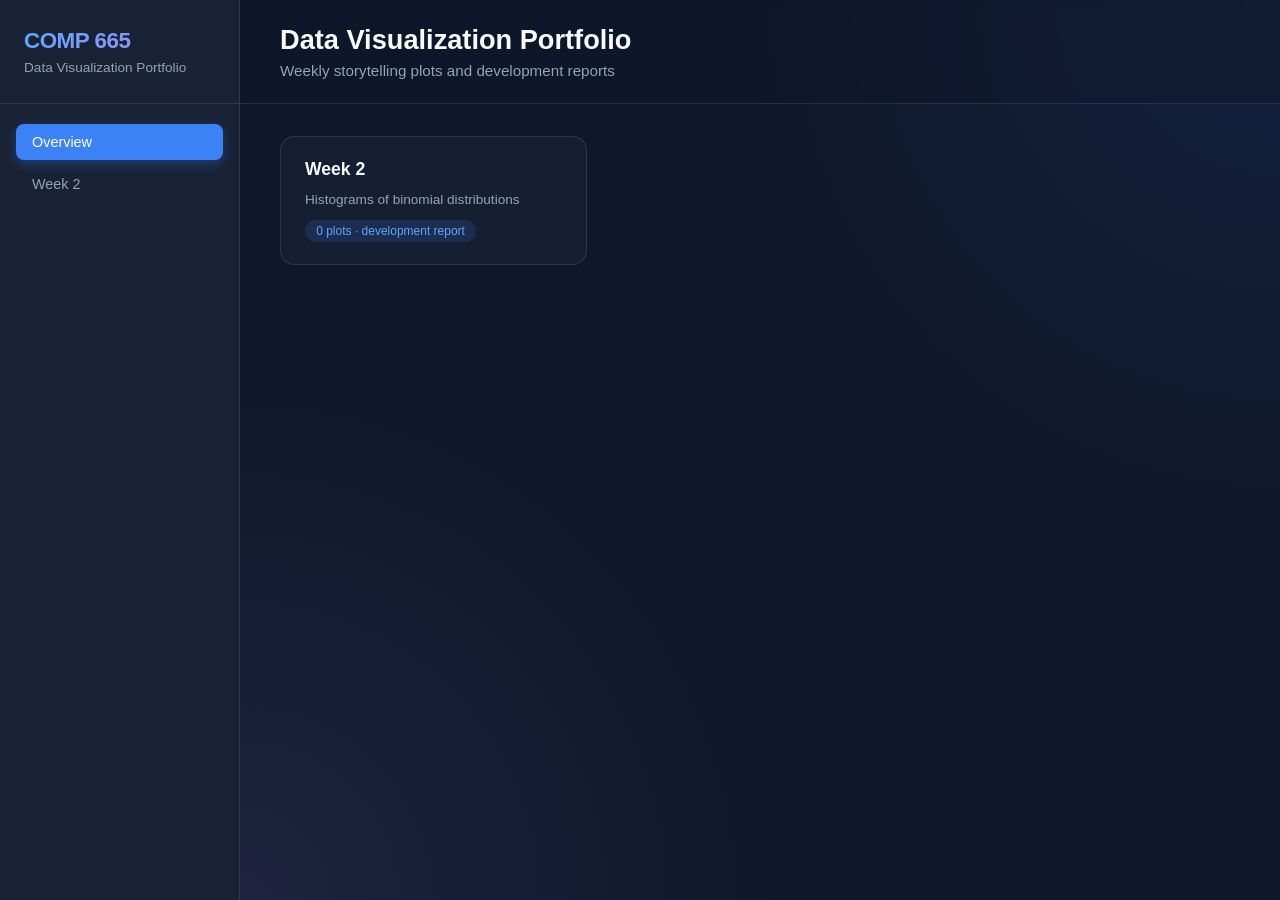
==== docs/index.html @ 51ab73c8 "COMP 665 starter - F26 Codespaces beta" ====
<!DOCTYPE html>
<html lang="en">
<head>
  <meta charset="UTF-8">
  <meta name="viewport" content="width=device-width, initial-scale=1.0">
  <title>COMP 665 Data Visualization Portfolio</title>
  <link rel="stylesheet" href="assets/style.css">
</head>
<body>
  <div id="app">
    <nav id="sidebar">
      <div class="sidebar-header">
        <h1>COMP 665</h1>
        <p>Data Visualization Portfolio</p>
      </div>
      <div id="menu">
        <a class="menu-item active" href="./">Overview</a>
        <a class="menu-item" href="week2/">Week 2</a>
      </div>
    </nav>
    <main id="content">
      <header class="content-header">
        <h2>Data Visualization Portfolio</h2>
        <p>Weekly storytelling plots and development reports</p>
      </header>
      <div class="gallery-container scrollable">
        <div class="week-grid">
          <a class="week-card" href="week2/">
            <h3>Week 2</h3>
            <p>Histograms of binomial distributions</p>
            <span class="badge">0 plots · development report</span>
          </a>
        </div>
      </div>
    </main>
  </div>
</body>
</html>
---- docs/assets/style.css ----
/* COMP 665 dashboard — static stylesheet (no external fonts or scripts).
   Look adapted from the instructor's reference dashboard. */

:root {
    --bg-color: #0f172a;
    --sidebar-bg: rgba(30, 41, 59, 0.7);
    --text-primary: #f8fafc;
    --text-secondary: #94a3b8;
    --accent-color: #3b82f6;
    --accent-hover: #60a5fa;
    --border-color: rgba(255, 255, 255, 0.1);
}

* {
    margin: 0;
    padding: 0;
    box-sizing: border-box;
}

body {
    font-family: 'Inter', -apple-system, 'Segoe UI', Roboto, Helvetica, Arial, sans-serif;
    background-color: var(--bg-color);
    color: var(--text-primary);
    overflow: hidden;
}

#app {
    display: flex;
    height: 100vh;
    width: 100vw;
}

/* Sidebar */
#sidebar {
    width: 240px;
    flex-shrink: 0;
    background: var(--sidebar-bg);
    backdrop-filter: blur(10px);
    -webkit-backdrop-filter: blur(10px);
    border-right: 1px solid var(--border-color);
    display: flex;
    flex-direction: column;
    z-index: 10;
}

.sidebar-header {
    padding: 1.75rem 1.5rem;
    border-bottom: 1px solid var(--border-color);
}

.sidebar-header h1 {
    font-size: 1.4rem;
    font-weight: 700;
    letter-spacing: -0.5px;
    background: linear-gradient(to right, #60a5fa, #a78bfa);
    -webkit-background-clip: text;
    background-clip: text;
    -webkit-text-fill-color: transparent;
}

.sidebar-header p {
    font-size: 0.85rem;
    color: var(--text-secondary);
    margin-top: 0.4rem;
}

#menu {
    list-style: none;
    padding: 1.25rem 1rem;
    overflow-y: auto;
    flex-grow: 1;
}

.menu-item {
    display: block;
    padding: 0.6rem 1rem;
    margin-bottom: 0.4rem;
    border-radius: 0.5rem;
    color: var(--text-secondary);
    text-decoration: none;
    transition: all 0.2s ease;
    font-weight: 500;
    font-size: 0.9rem;
}

.menu-item:hover {
    background-color: rgba(255, 255, 255, 0.05);
    color: var(--text-primary);
    transform: translateX(4px);
}

.menu-item.active {
    background-color: var(--accent-color);
    color: white;
    box-shadow: 0 4px 12px rgba(59, 130, 246, 0.3);
}

/* Main content */
#content {
    flex-grow: 1;
    display: flex;
    flex-direction: column;
    height: 100%;
    min-width: 0;
    background: radial-gradient(circle at top right, rgba(59, 130, 246, 0.1), transparent 40%),
                radial-gradient(circle at bottom left, rgba(167, 139, 250, 0.1), transparent 40%);
}

.content-header {
    padding: 1.5rem 2.5rem;
    border-bottom: 1px solid var(--border-color);
    background: rgba(15, 23, 42, 0.5);
    backdrop-filter: blur(5px);
}

.content-header h2 {
    font-size: 1.7rem;
    font-weight: 600;
    margin-bottom: 0.35rem;
}

.content-header p {
    color: var(--text-secondary);
    font-size: 0.95rem;
}

.gallery-container {
    flex-grow: 1;
    overflow: hidden;
    display: flex;
    flex-direction: column;
}

.gallery-container.scrollable {
    overflow-y: auto;
}

/* Week page: plot list | viewer */
#gallery {
    display: flex;
    flex-direction: row;
    height: 100%;
    overflow: hidden;
}

.tab-bar {
    width: 230px;
    flex-shrink: 0;
    display: flex;
    flex-direction: column;
    gap: 0.35rem;
    padding: 1.25rem 1rem;
    overflow-y: auto;
    border-right: 1px solid var(--border-color);
    background: rgba(15, 23, 42, 0.4);
}

.tab-item {
    display: block;
    width: 100%;
    text-align: left;
    padding: 0.6rem 0.85rem;
    border-radius: 0.5rem;
    border: none;
    background: transparent;
    color: var(--text-secondary);
    font-family: inherit;
    font-size: 0.8rem;
    font-weight: 500;
    cursor: pointer;
    transition: all 0.2s ease;
    white-space: normal;
    line-height: 1.4;
    word-break: break-word;
}

.tab-item:hover {
    background: rgba(255, 255, 255, 0.07);
    color: var(--text-primary);
    transform: translateX(3px);
}

.tab-item.active {
    background: var(--accent-color);
    color: white;
    box-shadow: 0 2px 10px rgba(59, 130, 246, 0.35);
}

/* Viewer */
.plot-viewer {
    flex-grow: 1;
    display: flex;
    flex-direction: column;
    padding: 1.5rem 2rem;
    overflow: hidden;
    gap: 1rem;
    min-width: 0;
}

.media-container {
    flex-grow: 1;
    display: none;           /* app.js switches report/media panels */
    align-items: center;
    justify-content: center;
    overflow: hidden;
}

.viewer-media {
    max-width: 100%;
    max-height: 100%;
    width: 100%;
    height: 100%;
    object-fit: contain;
    border-radius: 0.75rem;
    box-shadow: 0 8px 40px rgba(0, 0, 0, 0.4);
}

.viewer-iframe {
    background: #fff;
    border: none;
    border-radius: 0.75rem;
}

.viewer-label {
    font-size: 0.95rem;
    color: var(--text-secondary);
    text-align: center;
    flex-shrink: 0;
}

.viewer-link {
    color: var(--accent-hover);
    font-size: 1.05rem;
}

/* Development report panel */
.report-panel {
    flex-grow: 1;
    overflow-y: auto;
    max-width: 46rem;
    line-height: 1.65;
    color: var(--text-primary);
    padding-right: 1rem;
}

.report-panel h1, .report-panel h2, .report-panel h3 {
    margin: 1.2em 0 0.5em;
    font-weight: 600;
    line-height: 1.3;
}

.report-panel h1:first-child { margin-top: 0; }
.report-panel h1 { font-size: 1.45rem; }
.report-panel h2 { font-size: 1.15rem; }
.report-panel h3 { font-size: 1rem; }

.report-panel p, .report-panel ul, .report-panel ol {
    margin-bottom: 0.9em;
    color: #cbd5e1;
}

.report-panel ul, .report-panel ol { padding-left: 1.4rem; }

.report-panel code {
    background: rgba(255, 255, 255, 0.08);
    border-radius: 4px;
    padding: 0.1em 0.35em;
    font-size: 0.9em;
}

.report-panel pre {
    background: rgba(255, 255, 255, 0.06);
    border-radius: 8px;
    padding: 0.9rem 1rem;
    overflow-x: auto;
    margin-bottom: 0.9em;
}

.report-panel pre code { background: none; padding: 0; }

.report-panel a { color: var(--accent-hover); }

.report-panel table {
    border-collapse: collapse;
    margin-bottom: 0.9em;
}

.report-panel th, .report-panel td {
    border: 1px solid var(--border-color);
    padding: 0.4rem 0.7rem;
    color: #cbd5e1;
}

.report-missing {
    color: var(--text-secondary);
    font-style: italic;
}

/* Landing page: week cards */
.week-grid {
    display: grid;
    grid-template-columns: repeat(auto-fill, minmax(280px, 1fr));
    gap: 1.25rem;
    padding: 2rem 2.5rem;
}

.week-card {
    display: flex;
    flex-direction: column;
    gap: 0.6rem;
    padding: 1.4rem 1.5rem;
    border: 1px solid var(--border-color);
    border-radius: 0.9rem;
    background: rgba(30, 41, 59, 0.5);
    text-decoration: none;
    color: var(--text-primary);
    transition: all 0.2s ease;
}

.week-card:hover {
    border-color: var(--accent-color);
    transform: translateY(-3px);
    box-shadow: 0 8px 24px rgba(0, 0, 0, 0.3);
}

.week-card h3 {
    font-size: 1.1rem;
    font-weight: 600;
}

.week-card p {
    color: var(--text-secondary);
    font-size: 0.85rem;
    line-height: 1.5;
    flex-grow: 1;
}

.week-card .badge {
    align-self: flex-start;
    background: rgba(59, 130, 246, 0.15);
    color: var(--accent-hover);
    border-radius: 999px;
    padding: 0.25rem 0.7rem;
    font-size: 0.75rem;
}

/* Scrollbars */
::-webkit-scrollbar { width: 8px; height: 8px; }
::-webkit-scrollbar-track { background: transparent; }
::-webkit-scrollbar-thumb { background: rgba(255, 255, 255, 0.2); border-radius: 4px; }
::-webkit-scrollbar-thumb:hover { background: rgba(255, 255, 255, 0.3); }
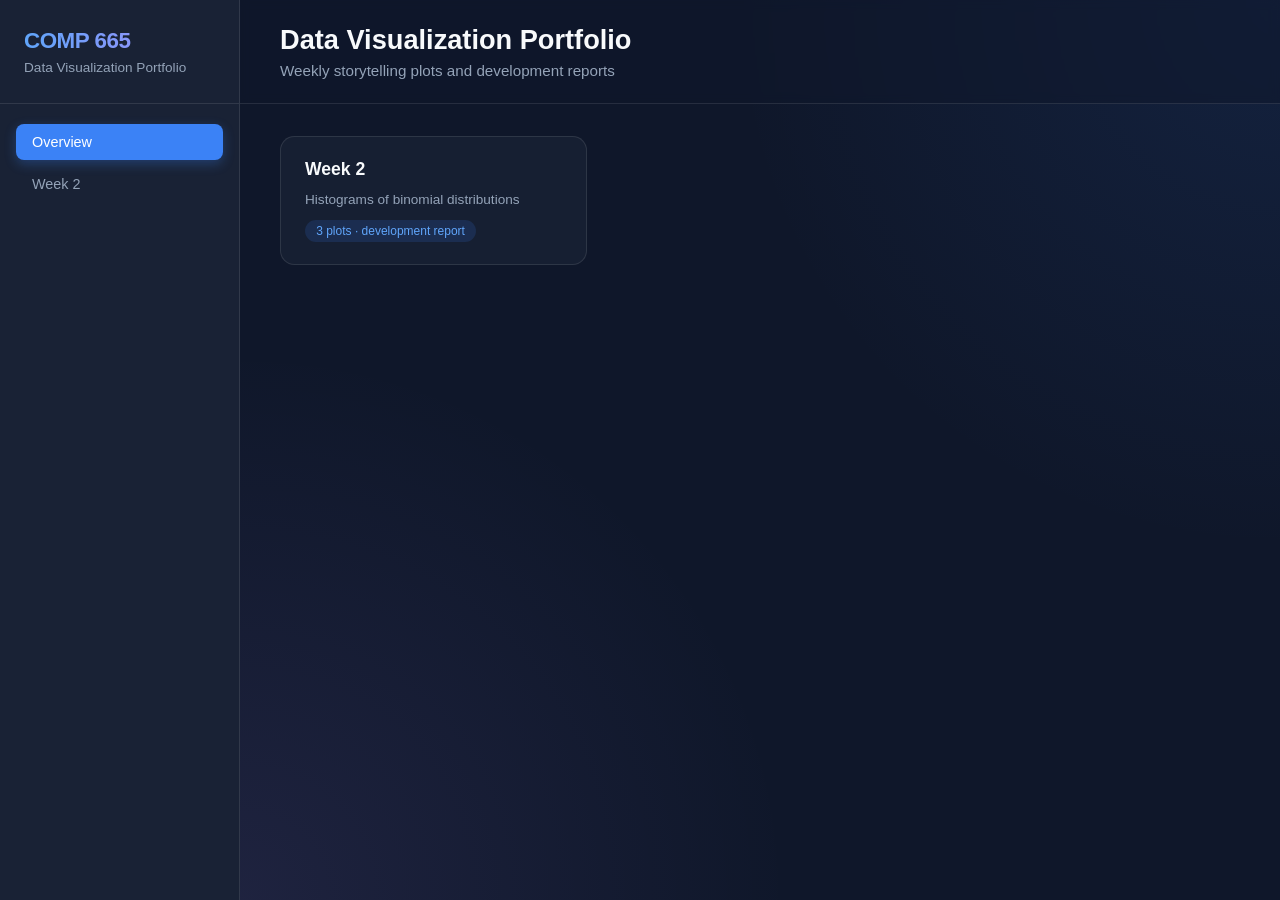
==== commit 9a505d3e: "Project 2 submission" ====
--- a/docs/index.html
+++ b/docs/index.html
@@ -28,7 +28,7 @@
           <a class="week-card" href="week2/">
             <h3>Week 2</h3>
             <p>Histograms of binomial distributions</p>
-            <span class="badge">0 plots · development report</span>
+            <span class="badge">3 plots · development report</span>
           </a>
         </div>
       </div>
